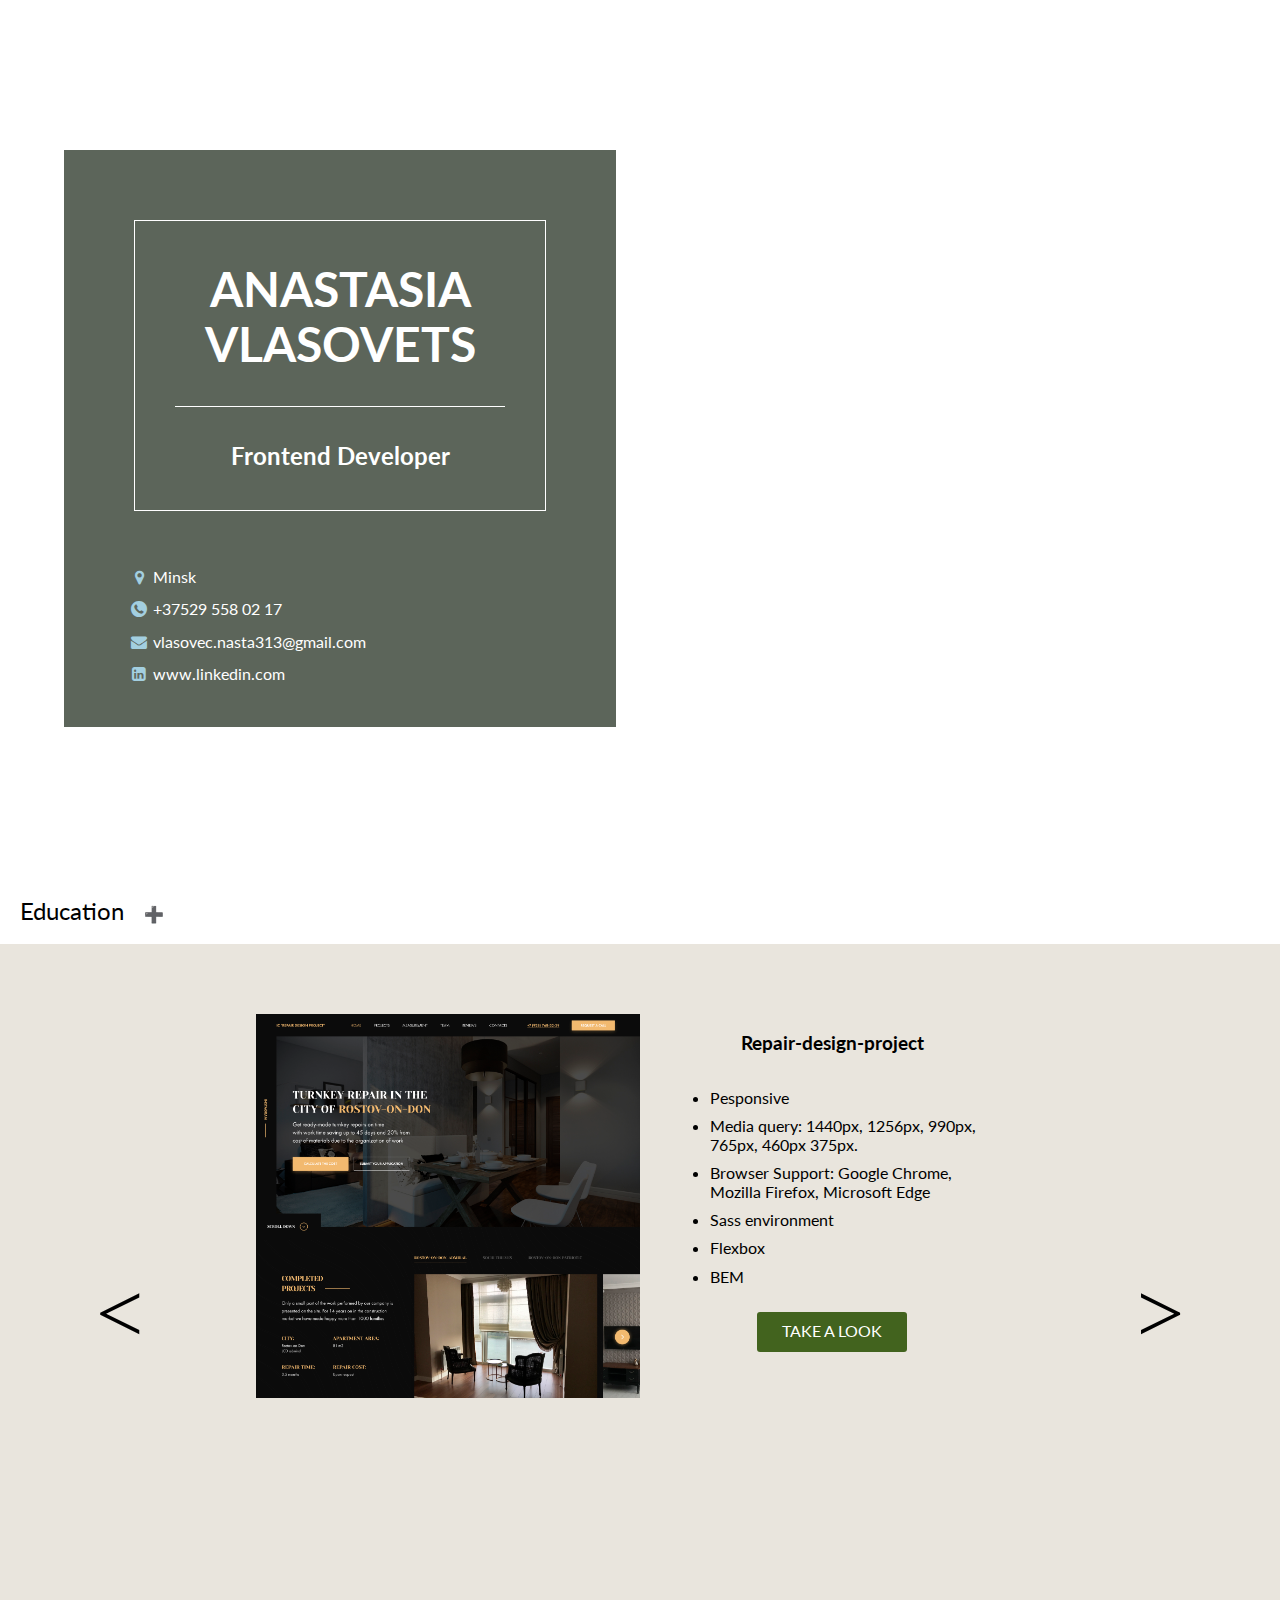
==== index.html @ 8d43710f "feat: add basic html structure and styles" ====
<!DOCTYPE html>
<html lang="en">
<head>
  <meta charset="utf-8">
  <title>Portfolio by Anastasia Vlasovets</title>
  <meta content="width=device-width, initial-scale=1.0" name="viewport">
  <link href="https://fonts.googleapis.com/css?family=Lato:300,400,700,300italic,400italic|Raleway:400,300,700" rel="stylesheet">
  <link href="style.css" rel="stylesheet">
</head>
<body>         
    <section class="section-top">
        <div class="section-top__info">
            <h1 class="section-top__title">
                <span class="section-top__name">Anastasia Vlasovets</span> 
                <span class="section-top__profession"> Frontend Developer</span>
            </h1>
            <ul class="section-top__contacts">
                <li class="section-top__list-item">
                    <span class="icon-location">Minsk</span>
                </li>
                <li class="section-top__list-item">
                    <a href="tel:+375295580217" class="section-top__link icon-phone-circled">+37529 558 02 17</a>
                </li>
                <li class="section-top__list-item">
                    <a href="mailto:vlasovec.nasta313@gmail.com" class="section-top__link icon-mail-alt">vlasovec.nasta313@gmail.com</a>
                </li>
                <li class="section-top__list-item">
                    <a href="http://https://www.linkedin.com/in/%D0%B0%D0%BD%D0%B0%D1%81%D1%82%D0%B0%D1%81%D0%B8%D1%8F-%D0%B2%D0%BB%D0%B0%D1%81%D0%BE%D0%B2%D0%B5%D1%86-b77778193/" class="section-top__link icon-linkedin-squared">www.linkedin.com</a>
                </li>
            </ul>  
        </div>            
    </section>
    <section class="education">
       <button class="education__accordion">Education</button>
        <div class="education__panel">
            <ol class="education__list">
                <li class="education__list-item">
                    <p>(2008-2012)</p>
                    <p>Belarus State Economic University</p>
                    <p>Department of Finanse and Banking</p> 
                    <p>Programm of Finanse</p>
                </li>
                <li class="education__list-item">
                   <p>(2017-2018)</p> 
                   <p>School of Business of Belarus State University</p>
                   <p>Department of Professional Development and Retraining </p> 
                   <p>Program of Web Design</p>
                </li>
                <li class="education__list-item">
                    <p>(2019)</p> 
                    <p>RSSchool </p>
                </li>
            </ol>
        </div>  
    </section>
    <section class="portfolio">
        <div class="portfolio__slider">
            <div class="portfolio__items-container">
                <div class="portfolio__slider-item active">
                    <div class="portfolio__slide-content">
                        <img class="portfolio__project-image" src="assets/img/repair.png" alt="project">
                        <div class="portfolio__project-descr">
                            <h3 class="portfolio__slide-title">Repair-design-project</h3>
                            <ul  class="portfolio__slide-list">
                                <li class="portfolio__list-item">Pesponsive</li>
                                <li class="portfolio__list-item">Media query: 1440px, 1256px, 990px, 765px, 460px 375px.</li>
                                <li class="portfolio__list-item">Browser Support: Google Chrome, Mozilla Firefox, Microsoft Edge</li>
                                <li class="portfolio__list-item">Sass environment</li>
                                <li class="portfolio__list-item">Flexbox</li>
                                <li class="portfolio__list-item">BEM</li>
                            </ul>
                            <a class="portfolio__link" href="projects/index2.html">take a look</a>
                        </div>
                    </div>
                </div>
                <div class="portfolio__slider-item">
                    <div class="portfolio__slide-content">
                        <img class="portfolio__project-image" src="assets/img/THEYALOW.jpg" alt="project">
                        <div class="portfolio__project-descr">
                            <h3 class="portfolio__slide-title">Theyallow</h3>
                            <ul class="portfolio__list">
                                <li class="portfolio__list-item">Pesponsive</li>
                                <li class="portfolio__list-item">Pixel Perfect</li>
                                <li class="portfolio__list-item">Browser Support: Google Chrome, Mozilla Firefox, Microsoft Edge.</li>
                                <li class="portfolio__list-item">pure HTML and CSS</li>
                            </ul>
                            <a class="portfolio__link" href="projects/index2.html">take a look</a>
                        </div>
                    </div>
                </div>
            </div>
            <div class="control left">
                <div class="arrow left">&lt;</div>
            </div>
            <div class="control right">
                <div class="arrow right">&gt;</div>
            </div>
        </div>
    </section>

    <script src="js/main.js"></script>

</body>
</html>
---- style.css ----
@charset "UTF-8";
/*! normalize.css v8.0.1 | MIT License | github.com/necolas/normalize.css */
/* Document
   ========================================================================== */
/**
 * 1. Correct the line height in all browsers.
 * 2. Prevent adjustments of font size after orientation changes in iOS.
 */
html {
  line-height: 1.15;
  /* 1 */
  -webkit-text-size-adjust: 100%;
  /* 2 */
}

/* Sections
   ========================================================================== */
/**
 * Remove the margin in all browsers.
 */
body {
  margin: 0;
}

/**
 * Render the `main` element consistently in IE.
 */
main {
  display: block;
}

/**
 * Correct the font size and margin on `h1` elements within `section` and
 * `article` contexts in Chrome, Firefox, and Safari.
 */
h1 {
  font-size: 2em;
  margin: 0.67em 0;
}

/* Grouping content
   ========================================================================== */
/**
 * 1. Add the correct box sizing in Firefox.
 * 2. Show the overflow in Edge and IE.
 */
hr {
  box-sizing: content-box;
  /* 1 */
  height: 0;
  /* 1 */
  overflow: visible;
  /* 2 */
}

/**
 * 1. Correct the inheritance and scaling of font size in all browsers.
 * 2. Correct the odd `em` font sizing in all browsers.
 */
pre {
  font-family: monospace, monospace;
  /* 1 */
  font-size: 1em;
  /* 2 */
}

/* Text-level semantics
   ========================================================================== */
/**
 * Remove the gray background on active links in IE 10.
 */
a {
  background-color: transparent;
}

/**
 * 1. Remove the bottom border in Chrome 57-
 * 2. Add the correct text decoration in Chrome, Edge, IE, Opera, and Safari.
 */
abbr[title] {
  border-bottom: none;
  /* 1 */
  text-decoration: underline;
  /* 2 */
  text-decoration: underline dotted;
  /* 2 */
}

/**
 * Add the correct font weight in Chrome, Edge, and Safari.
 */
b,
strong {
  font-weight: bolder;
}

/**
 * 1. Correct the inheritance and scaling of font size in all browsers.
 * 2. Correct the odd `em` font sizing in all browsers.
 */
code,
kbd,
samp {
  font-family: monospace, monospace;
  /* 1 */
  font-size: 1em;
  /* 2 */
}

/**
 * Add the correct font size in all browsers.
 */
small {
  font-size: 80%;
}

/**
 * Prevent `sub` and `sup` elements from affecting the line height in
 * all browsers.
 */
sub,
sup {
  font-size: 75%;
  line-height: 0;
  position: relative;
  vertical-align: baseline;
}

sub {
  bottom: -0.25em;
}

sup {
  top: -0.5em;
}

/* Embedded content
   ========================================================================== */
/**
 * Remove the border on images inside links in IE 10.
 */
img {
  border-style: none;
}

/* Forms
   ========================================================================== */
/**
 * 1. Change the font styles in all browsers.
 * 2. Remove the margin in Firefox and Safari.
 */
button,
input,
optgroup,
select,
textarea {
  font-family: inherit;
  /* 1 */
  font-size: 100%;
  /* 1 */
  line-height: 1.15;
  /* 1 */
  margin: 0;
  /* 2 */
}

/**
 * Show the overflow in IE.
 * 1. Show the overflow in Edge.
 */
button,
input {
  /* 1 */
  overflow: visible;
}

/**
 * Remove the inheritance of text transform in Edge, Firefox, and IE.
 * 1. Remove the inheritance of text transform in Firefox.
 */
button,
select {
  /* 1 */
  text-transform: none;
}

/**
 * Correct the inability to style clickable types in iOS and Safari.
 */
button,
[type=button],
[type=reset],
[type=submit] {
  -webkit-appearance: button;
}

/**
 * Remove the inner border and padding in Firefox.
 */
button::-moz-focus-inner,
[type=button]::-moz-focus-inner,
[type=reset]::-moz-focus-inner,
[type=submit]::-moz-focus-inner {
  border-style: none;
  padding: 0;
}

/**
 * Restore the focus styles unset by the previous rule.
 */
button:-moz-focusring,
[type=button]:-moz-focusring,
[type=reset]:-moz-focusring,
[type=submit]:-moz-focusring {
  outline: 1px dotted ButtonText;
}

/**
 * Correct the padding in Firefox.
 */
fieldset {
  padding: 0.35em 0.75em 0.625em;
}

/**
 * 1. Correct the text wrapping in Edge and IE.
 * 2. Correct the color inheritance from `fieldset` elements in IE.
 * 3. Remove the padding so developers are not caught out when they zero out
 *    `fieldset` elements in all browsers.
 */
legend {
  box-sizing: border-box;
  /* 1 */
  color: inherit;
  /* 2 */
  display: table;
  /* 1 */
  max-width: 100%;
  /* 1 */
  padding: 0;
  /* 3 */
  white-space: normal;
  /* 1 */
}

/**
 * Add the correct vertical alignment in Chrome, Firefox, and Opera.
 */
progress {
  vertical-align: baseline;
}

/**
 * Remove the default vertical scrollbar in IE 10+.
 */
textarea {
  overflow: auto;
}

/**
 * 1. Add the correct box sizing in IE 10.
 * 2. Remove the padding in IE 10.
 */
[type=checkbox],
[type=radio] {
  box-sizing: border-box;
  /* 1 */
  padding: 0;
  /* 2 */
}

/**
 * Correct the cursor style of increment and decrement buttons in Chrome.
 */
[type=number]::-webkit-inner-spin-button,
[type=number]::-webkit-outer-spin-button {
  height: auto;
}

/**
 * 1. Correct the odd appearance in Chrome and Safari.
 * 2. Correct the outline style in Safari.
 */
[type=search] {
  -webkit-appearance: textfield;
  /* 1 */
  outline-offset: -2px;
  /* 2 */
}

/**
 * Remove the inner padding in Chrome and Safari on macOS.
 */
[type=search]::-webkit-search-decoration {
  -webkit-appearance: none;
}

/**
 * 1. Correct the inability to style clickable types in iOS and Safari.
 * 2. Change font properties to `inherit` in Safari.
 */
::-webkit-file-upload-button {
  -webkit-appearance: button;
  /* 1 */
  font: inherit;
  /* 2 */
}

/* Interactive
   ========================================================================== */
/*
 * Add the correct display in Edge, IE 10+, and Firefox.
 */
details {
  display: block;
}

/*
 * Add the correct display in all browsers.
 */
summary {
  display: list-item;
}

/* Misc
   ========================================================================== */
/**
 * Add the correct display in IE 10+.
 */
template {
  display: none;
}

/**
 * Add the correct display in IE 10.
 */
[hidden] {
  display: none;
}

@font-face {
  font-family: "FontAwesome";
  src: url("assets/fonts/fontawesome-webfont.eot?v=4.7.0");
  src: url("assets/fonts/fontawesome-webfont.eot?#iefix&v=4.7.0") format("embedded-opentype"), url("assets/fonts/fontawesome-webfont.woff2?v=4.7.0") format("woff2"), url("assets/fonts/fontawesome-webfont.woff?v=4.7.0") format("woff"), url("assets/fonts/fontawesome-webfont.ttf?v=4.7.0") format("truetype"), url("assets/fonts/fontawesome-webfont.svg?v=4.7.0#fontawesomeregular") format("svg");
  font-weight: normal;
  font-style: normal;
}
.fa {
  display: inline-block;
  font-family: "FontAwesome";
  font-size: inherit;
  font-style: normal;
}

.fa-user:before {
  content: "";
}

.fa-file-text-o:before {
  content: "";
}

.fa-briefcase:before {
  content: "";
}

@font-face {
  font-family: "fontello";
  src: url("assets/fonts/fontello.eot?31299707");
  src: url("assets/fonts/fontello.eot?31299707#iefix") format("embedded-opentype"), url("assets/fonts/fontello.woff2?31299707") format("woff2"), url("assets/fonts/fontello.woff?31299707") format("woff"), url("assets/fonts/fontello.ttf?31299707") format("truetype"), url("assets/fonts/fontello.svg?31299707#fontello") format("svg");
  font-weight: normal;
  font-style: normal;
}
[class^=icon-]:before, [class*=" icon-"]:before {
  font-family: "fontello";
  display: inline-block;
  width: 1em;
  margin-right: 0.35em;
  text-align: center;
  color: #a3cfe0;
}

.icon-phone-circled:before {
  content: "";
}

.icon-location:before {
  content: "";
}

.icon-mail-alt:before {
  content: "";
}

.icon-linkedin-squared:before {
  content: "";
}

.section-top {
  background-image: url(assets/img/top.png);
  background-repeat: no-repeat;
  background-size: cover;
  background-position: center;
  width: 100%;
  padding: 150px 0 150px;
  font-family: "Lato";
  align-content: center;
}
@media (max-width: 760px) {
  .section-top {
    padding: 50px 0 50px;
  }
}
.section-top__info {
  background-color: #041201a6;
  color: #fff;
  margin: 0 5%;
  width: 40%;
  padding: 20px;
}
@media (max-width: 1100px) {
  .section-top__info {
    width: 50%;
  }
}
@media (max-width: 900px) {
  .section-top__info {
    width: 55%;
  }
}
@media (max-width: 800px) {
  .section-top__info {
    width: 60%;
  }
}
@media (max-width: 700px) {
  .section-top__info {
    width: 80%;
  }
}
.section-top__title {
  border: 1px solid #fff;
  padding: 40px;
  margin: 50px;
  text-align: center;
}
.section-top__name {
  display: block;
  font-size: 3rem;
  text-transform: uppercase;
  padding-bottom: 35px;
  border-bottom: 1px solid #fff;
}
@media (max-width: 1000px) {
  .section-top__name {
    font-size: 2rem;
  }
}
@media (max-width: 800px) {
  .section-top__name {
    font-size: 1.5rem;
  }
}
.section-top__profession {
  display: block;
  font-size: 1.5rem;
  padding-top: 35px;
}
.section-top__contacts {
  list-style: none;
  display: flex;
  justify-content: space-between;
  flex-wrap: wrap;
}
.section-top__list-item {
  list-style: none;
  width: 235px;
  padding: 7px;
}
.section-top__link {
  text-decoration: none;
  color: #fff;
  display: block;
  width: 100%;
}
.section-top__link:hover {
  text-decoration: underline;
}

.education {
  font-family: "Lato";
}
.education__accordion {
  font-size: 1.5rem;
  background: transparent;
  cursor: pointer;
  padding: 20px;
  width: 100%;
  text-align: left;
  border: none;
  outline: none;
  transition: 0.4s;
}
.education__accordion:after {
  content: "➕";
  padding: 0 20px;
  font-size: 1rem;
}
.education__active:after {
  content: "➖";
  font-size: 1rem;
}
.education__panel {
  display: none;
  overflow: hidden;
}

.portfolio {
  background-color: #9c896438;
}
.portfolio__slider {
  position: relative;
  width: 100%;
  padding: 70px 0;
  text-align: center;
}
.portfolio__items-container {
  position: relative;
  width: 100%;
  min-height: 600px;
  overflow: hidden;
}
@media (max-width: 960px) {
  .portfolio__items-container {
    min-height: 400px;
  }
}
.portfolio__slider-item {
  display: none;
  position: relative;
  height: 100%;
  animation: 0.5s ease-in-out;
}
.portfolio__slide-content {
  font-family: "Lato";
  margin: 0 20%;
  font-size: 16px;
  display: flex;
  justify-content: space-between;
}
@media (max-width: 960px) {
  .portfolio__slide-content {
    flex-direction: column;
    align-items: center;
  }
}
.portfolio__project-descr {
  flex-direction: column;
  display: flex;
  padding: 0 30px;
  width: 50%;
  text-align: left;
}
@media (max-width: 640px) {
  .portfolio__project-descr {
    display: none;
  }
}
.portfolio__slide-title {
  text-align: center;
}
.portfolio__list-item {
  padding-bottom: 10px;
}
.portfolio__project-image {
  width: 50%;
}
@media (max-width: 640px) {
  .portfolio__project-image {
    width: 100%;
  }
}
.portfolio__link {
  display: block;
  align-self: center;
  width: 150px;
  height: 30px;
  background-color: #42631e;
  border-radius: 3px;
  color: #fff;
  display: flex;
  justify-content: center;
  padding-top: 10px;
  text-transform: uppercase;
  text-decoration: none;
}

.active,
.next {
  display: block;
}

.next {
  position: absolute;
  top: 0;
  width: 100%;
}

.control {
  position: absolute;
  top: 0;
  bottom: 0;
  width: 15%;
  cursor: pointer;
}

.control.left {
  left: 0;
  right: auto;
}

.control.right {
  right: 0;
  left: auto;
}

.arrow {
  display: inline-block;
  position: absolute;
  top: 50%;
  transform: translateY(-50%);
  font-size: 84px;
}
@media (max-width: 640px) {
  .arrow {
    display: none;
  }
}

.arrow.right {
  right: 50%;
}

.to-left {
  animation-name: left;
}

.from-right {
  animation-name: right;
}

.to-right {
  animation-name: right;
  animation-direction: reverse;
}

.from-left {
  animation-name: left;
  animation-direction: reverse;
}

@keyframes left {
  from {
    left: 0;
  }
  to {
    left: -100%;
  }
}
@keyframes right {
  from {
    left: 100%;
  }
  to {
    left: 0;
  }
}

/*# sourceMappingURL=style.css.map */
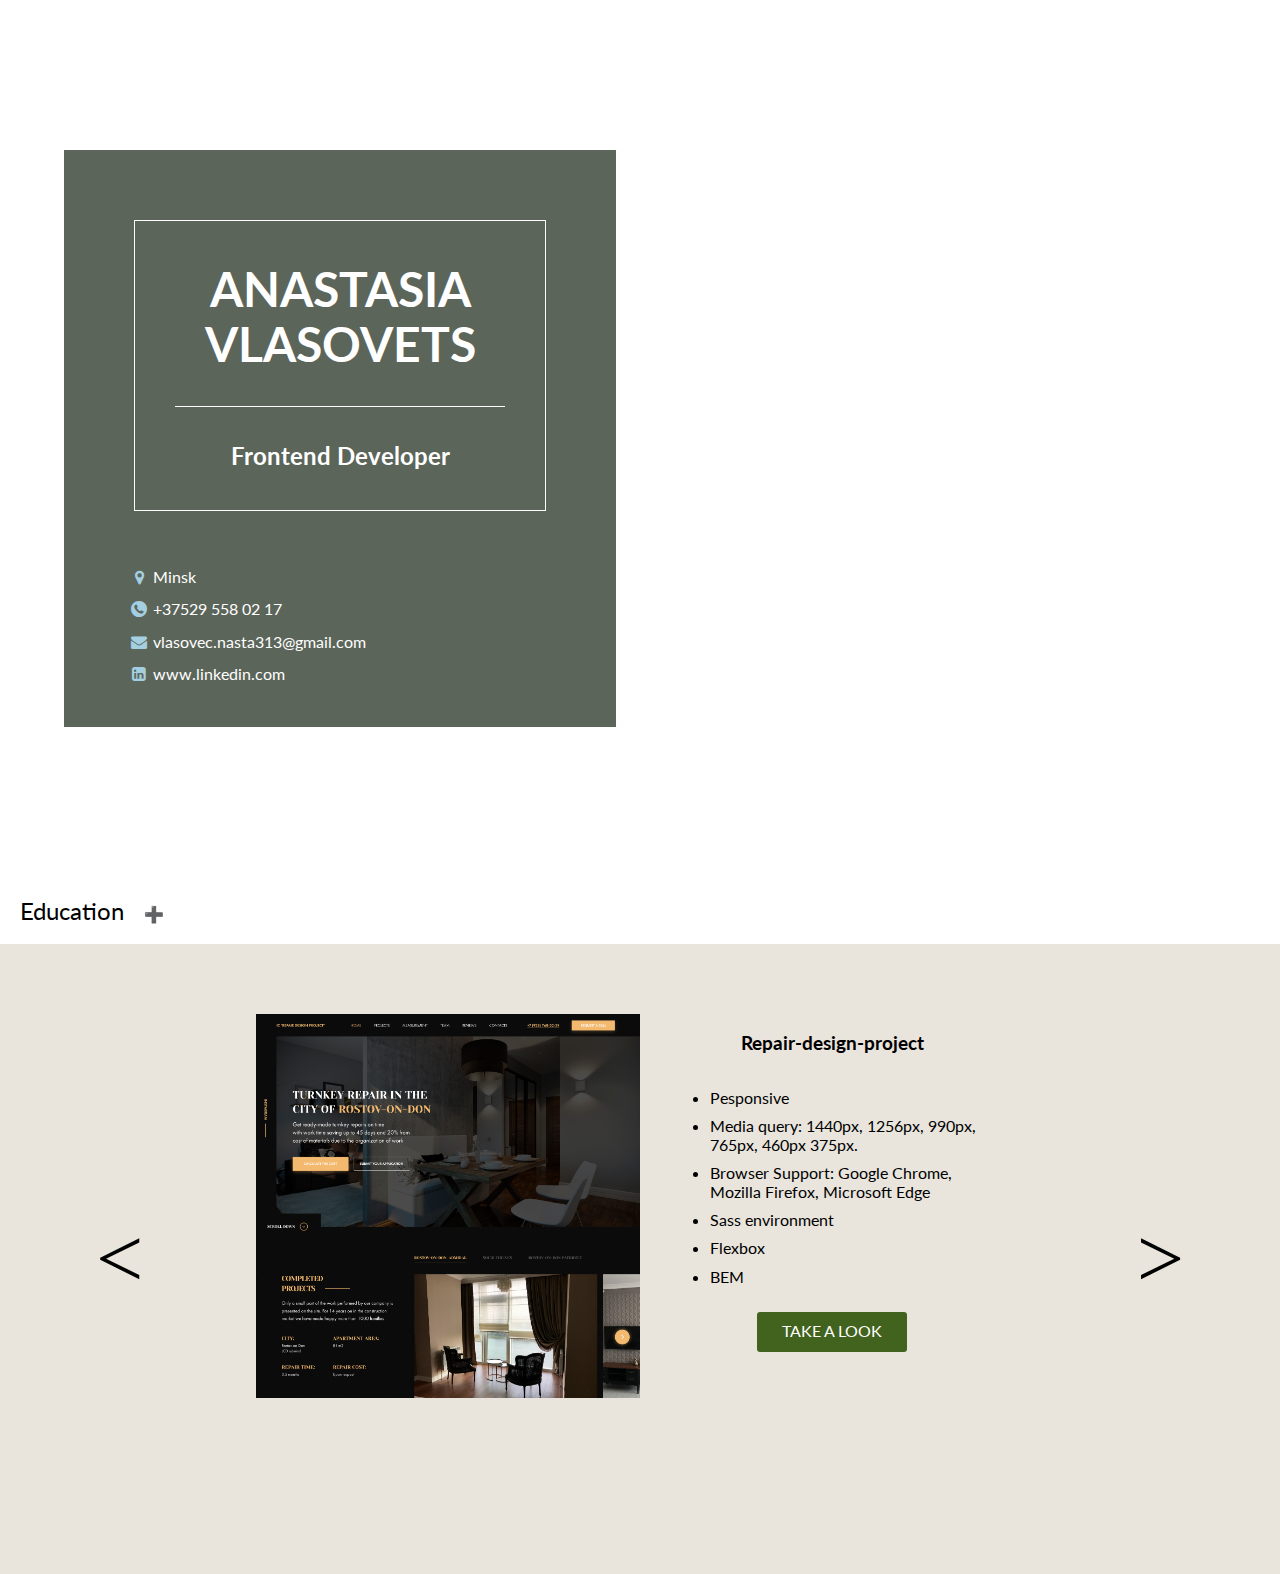
==== commit c2361c6f: "feat: add projects to portfolio" ====
--- a/index.html
+++ b/index.html
@@ -84,7 +84,7 @@
                                 <li class="portfolio__list-item">Browser Support: Google Chrome, Mozilla Firefox, Microsoft Edge.</li>
                                 <li class="portfolio__list-item">pure HTML and CSS</li>
                             </ul>
-                            <a class="portfolio__link" href="projects/index2.html">take a look</a>
+                            <a class="portfolio__link" href="projects/index1.html">take a look</a>
                         </div>
                     </div>
                 </div>
--- a/style.css
+++ b/style.css
@@ -336,32 +336,6 @@
  */
 [hidden] {
   display: none;
-}
-
-@font-face {
-  font-family: "FontAwesome";
-  src: url("assets/fonts/fontawesome-webfont.eot?v=4.7.0");
-  src: url("assets/fonts/fontawesome-webfont.eot?#iefix&v=4.7.0") format("embedded-opentype"), url("assets/fonts/fontawesome-webfont.woff2?v=4.7.0") format("woff2"), url("assets/fonts/fontawesome-webfont.woff?v=4.7.0") format("woff"), url("assets/fonts/fontawesome-webfont.ttf?v=4.7.0") format("truetype"), url("assets/fonts/fontawesome-webfont.svg?v=4.7.0#fontawesomeregular") format("svg");
-  font-weight: normal;
-  font-style: normal;
-}
-.fa {
-  display: inline-block;
-  font-family: "FontAwesome";
-  font-size: inherit;
-  font-style: normal;
-}
-
-.fa-user:before {
-  content: "";
-}
-
-.fa-file-text-o:before {
-  content: "";
-}
-
-.fa-briefcase:before {
-  content: "";
 }
 
 @font-face {
@@ -527,12 +501,12 @@
 .portfolio__items-container {
   position: relative;
   width: 100%;
-  min-height: 600px;
+  height: 490px;
   overflow: hidden;
 }
 @media (max-width: 960px) {
   .portfolio__items-container {
-    min-height: 400px;
+    height: 400px;
   }
 }
 .portfolio__slider-item {
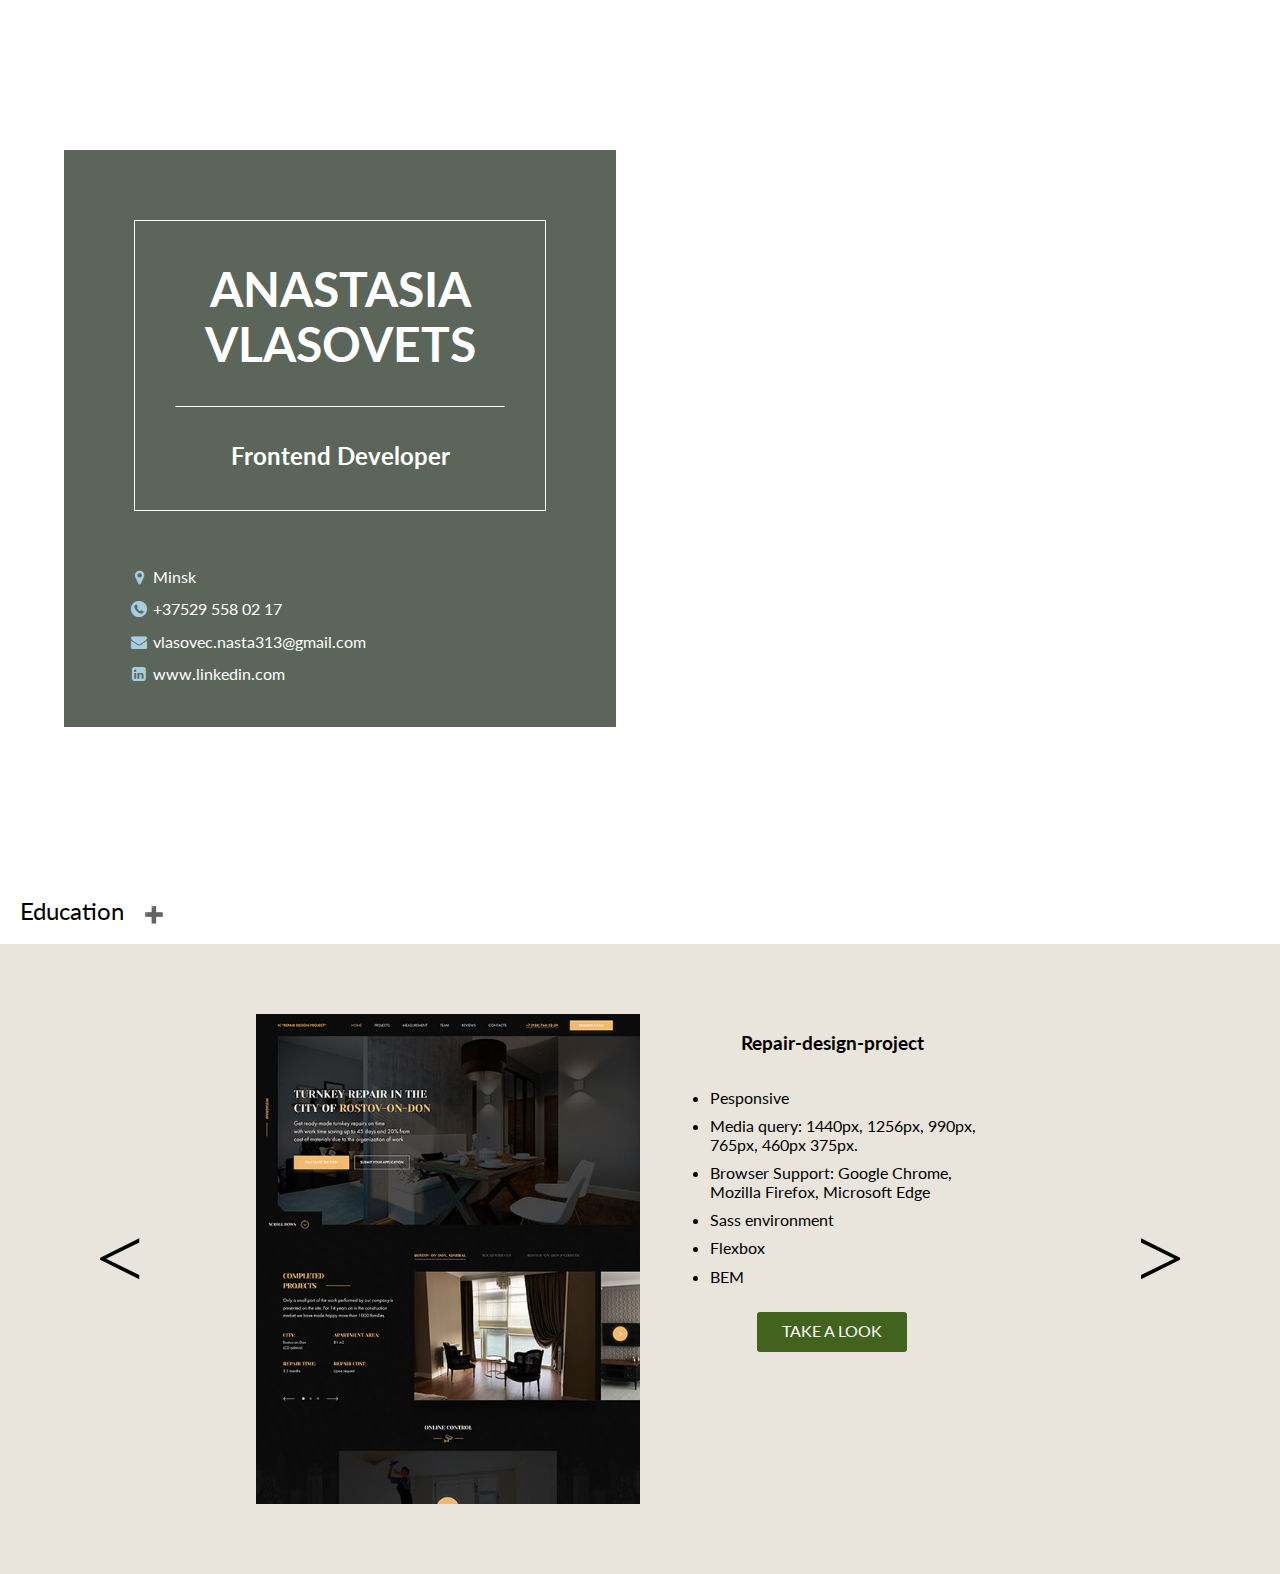
==== commit 6b56babb: "feat: add button which show or hide description of the project in mobile vtrsion" ====
--- a/index.html
+++ b/index.html
@@ -58,8 +58,8 @@
             <div class="portfolio__items-container">
                 <div class="portfolio__slider-item active">
                     <div class="portfolio__slide-content">
-                        <img class="portfolio__project-image" src="assets/img/repair.png" alt="project">
-                        <div class="portfolio__project-descr">
+                        <img class="portfolio__project-image" src="assets/img/repair.jpg" alt="project">
+                        <div class="portfolio__project-descr" id="descr-project1">
                             <h3 class="portfolio__slide-title">Repair-design-project</h3>
                             <ul  class="portfolio__slide-list">
                                 <li class="portfolio__list-item">Pesponsive</li>
@@ -72,11 +72,12 @@
                             <a class="portfolio__link" href="projects/index2.html">take a look</a>
                         </div>
                     </div>
+                    <div class="portfolio__button-for-descr" id="button-project1"></div>
                 </div>
                 <div class="portfolio__slider-item">
                     <div class="portfolio__slide-content">
-                        <img class="portfolio__project-image" src="assets/img/THEYALOW.jpg" alt="project">
-                        <div class="portfolio__project-descr">
+                        <img class="portfolio__project-image" src="assets/img/theyallow.jpg" alt="project">
+                        <div class="portfolio__project-descr" id="descr-project2">
                             <h3 class="portfolio__slide-title">Theyallow</h3>
                             <ul class="portfolio__list">
                                 <li class="portfolio__list-item">Pesponsive</li>
@@ -87,7 +88,9 @@
                             <a class="portfolio__link" href="projects/index1.html">take a look</a>
                         </div>
                     </div>
+                    <div class="portfolio__button-for-descr" id="button-project2"></div>
                 </div>
+               
             </div>
             <div class="control left">
                 <div class="arrow left">&lt;</div>
@@ -97,8 +100,6 @@
             </div>
         </div>
     </section>
-
     <script src="js/main.js"></script>
-
 </body>
 </html>
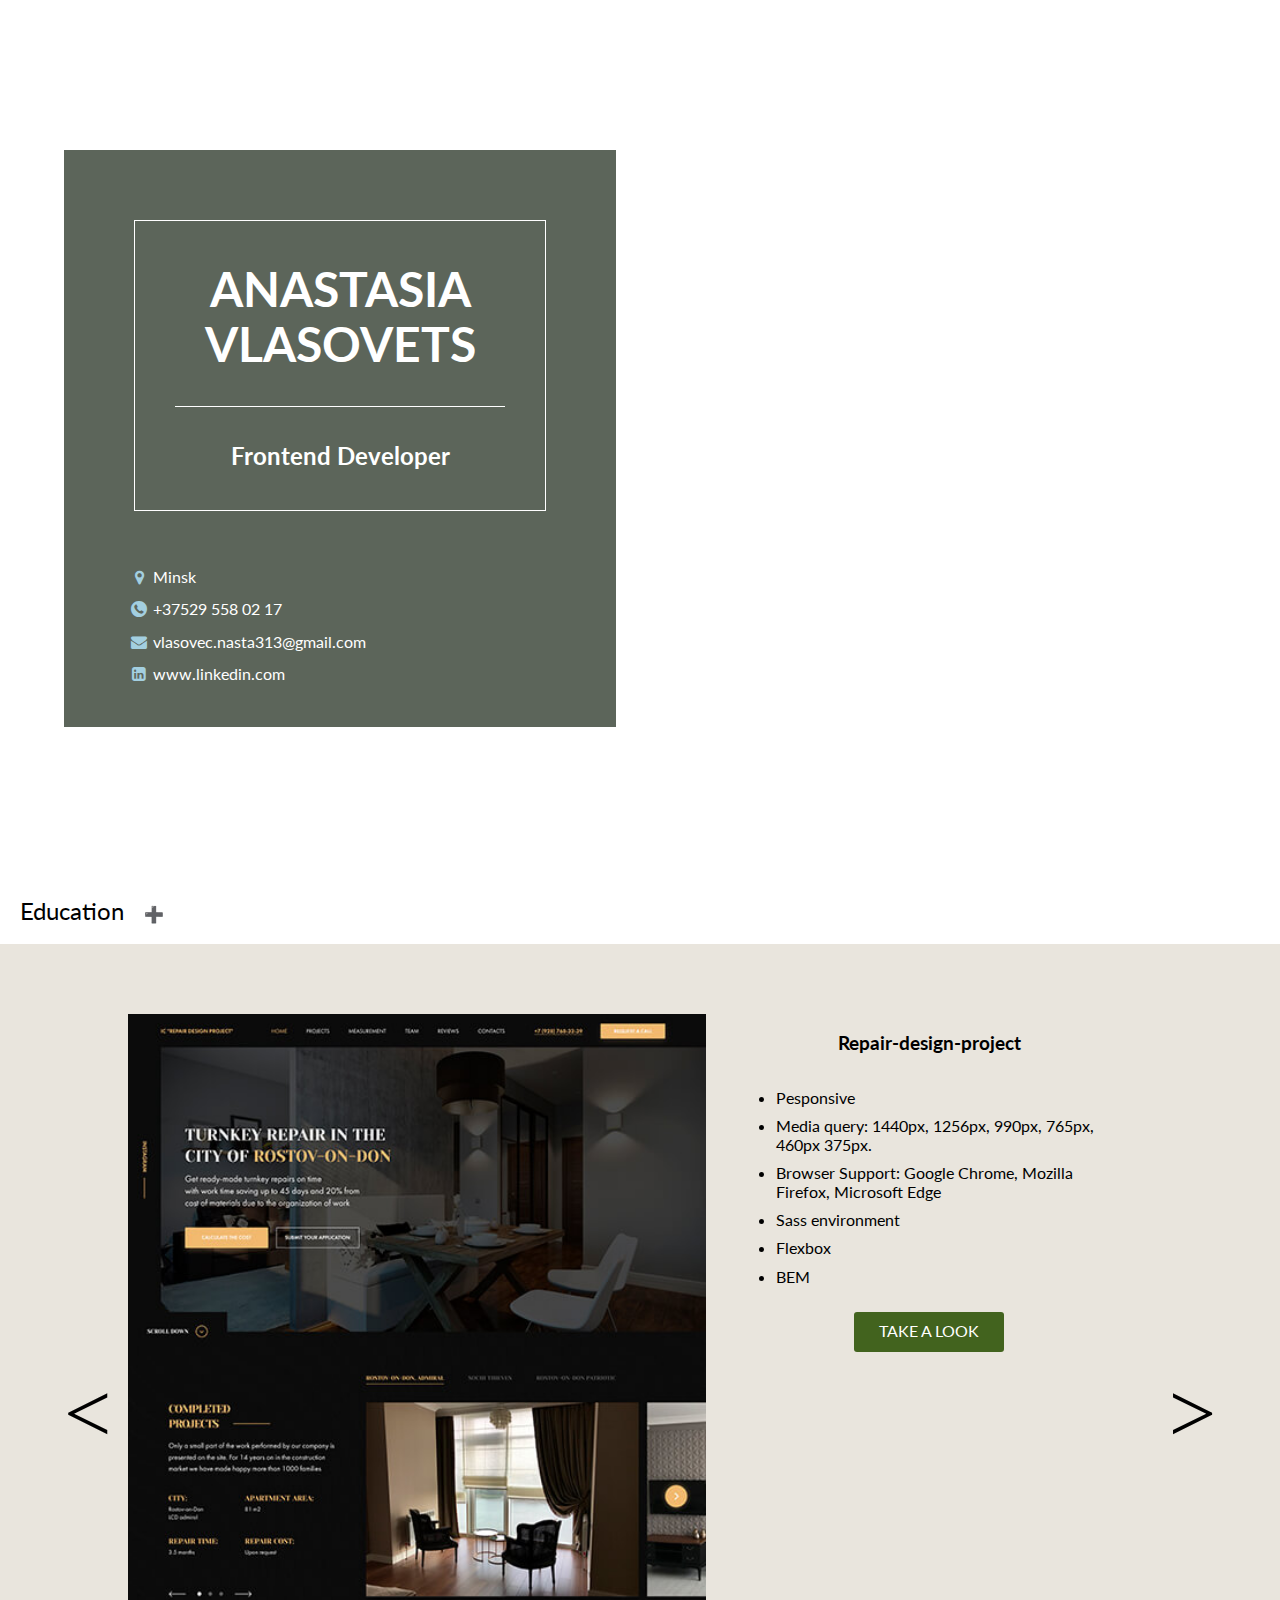
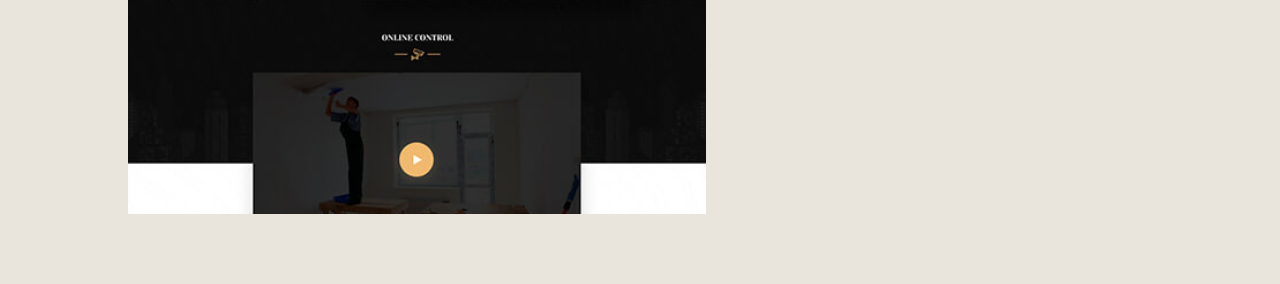
==== commit c8cc99b5: "fix: add link in mobile version" ====
--- a/index.html
+++ b/index.html
@@ -69,7 +69,7 @@
                                 <li class="portfolio__list-item">Flexbox</li>
                                 <li class="portfolio__list-item">BEM</li>
                             </ul>
-                            <a class="portfolio__link" href="projects/index2.html">take a look</a>
+                            <a class="portfolio__link" id="link1" href="projects/index2.html">take a look</a>
                         </div>
                     </div>
                     <div class="portfolio__button-for-descr" id="button-project1"></div>
@@ -85,7 +85,7 @@
                                 <li class="portfolio__list-item">Browser Support: Google Chrome, Mozilla Firefox, Microsoft Edge.</li>
                                 <li class="portfolio__list-item">pure HTML and CSS</li>
                             </ul>
-                            <a class="portfolio__link" href="projects/index1.html">take a look</a>
+                            <a class="portfolio__link" id="link2" href="projects/index1.html">take a look</a>
                         </div>
                     </div>
                     <div class="portfolio__button-for-descr" id="button-project2"></div>
--- a/style.css
+++ b/style.css
@@ -380,7 +380,7 @@
   font-family: "Lato";
   align-content: center;
 }
-@media (max-width: 760px) {
+@media (max-width: 756px) {
   .section-top {
     padding: 50px 0 50px;
   }
@@ -430,7 +430,7 @@
     font-size: 2rem;
   }
 }
-@media (max-width: 800px) {
+@media (max-width: 756px) {
   .section-top__name {
     font-size: 1.5rem;
   }
@@ -501,30 +501,23 @@
 .portfolio__items-container {
   position: relative;
   width: 100%;
-  height: 490px;
+  max-height: 800px;
   overflow: hidden;
-}
-@media (max-width: 960px) {
-  .portfolio__items-container {
-    height: 400px;
-  }
 }
 .portfolio__slider-item {
   display: none;
   position: relative;
-  height: 100%;
   animation: 0.5s ease-in-out;
 }
 .portfolio__slide-content {
+  margin: 0 10%;
+  font-size: 16px;
   font-family: "Lato";
-  margin: 0 20%;
-  font-size: 16px;
   display: flex;
   justify-content: space-between;
 }
-@media (max-width: 960px) {
+@media (max-width: 756px) {
   .portfolio__slide-content {
-    flex-direction: column;
     align-items: center;
   }
 }
@@ -532,12 +525,18 @@
   flex-direction: column;
   display: flex;
   padding: 0 30px;
-  width: 50%;
+  width: 40%;
   text-align: left;
 }
-@media (max-width: 640px) {
+@media (max-width: 756px) {
   .portfolio__project-descr {
-    display: none;
+    width: 78%;
+    height: 100%;
+    padding: 50px 1% 0;
+    position: absolute;
+    top: 0;
+    background-color: #ffffff;
+    visibility: hidden;
   }
 }
 .portfolio__slide-title {
@@ -547,9 +546,9 @@
   padding-bottom: 10px;
 }
 .portfolio__project-image {
-  width: 50%;
-}
-@media (max-width: 640px) {
+  width: 60%;
+}
+@media (max-width: 756px) {
   .portfolio__project-image {
     width: 100%;
   }
@@ -568,6 +567,39 @@
   text-transform: uppercase;
   text-decoration: none;
 }
+.portfolio__button-for-descr {
+  width: 120px;
+  height: 45px;
+  padding: 10px 20px 0;
+  display: none;
+  position: absolute;
+  right: 10%;
+  top: 0;
+  text-transform: uppercase;
+  background-color: #42631e;
+  color: #fff;
+}
+@media (max-width: 756px) {
+  .portfolio__button-for-descr {
+    display: block;
+  }
+}
+.portfolio__button-for-descr::after {
+  content: "show description";
+}
+
+.description {
+  background-color: blueviolet;
+}
+.description::after {
+  content: "hide description";
+}
+
+@media (max-width: 756px) {
+  .visible {
+    visibility: visible;
+  }
+}
 
 .active,
 .next {
@@ -584,7 +616,7 @@
   position: absolute;
   top: 0;
   bottom: 0;
-  width: 15%;
+  width: 10%;
   cursor: pointer;
 }
 
@@ -605,7 +637,7 @@
   transform: translateY(-50%);
   font-size: 84px;
 }
-@media (max-width: 640px) {
+@media (max-width: 756px) {
   .arrow {
     display: none;
   }
